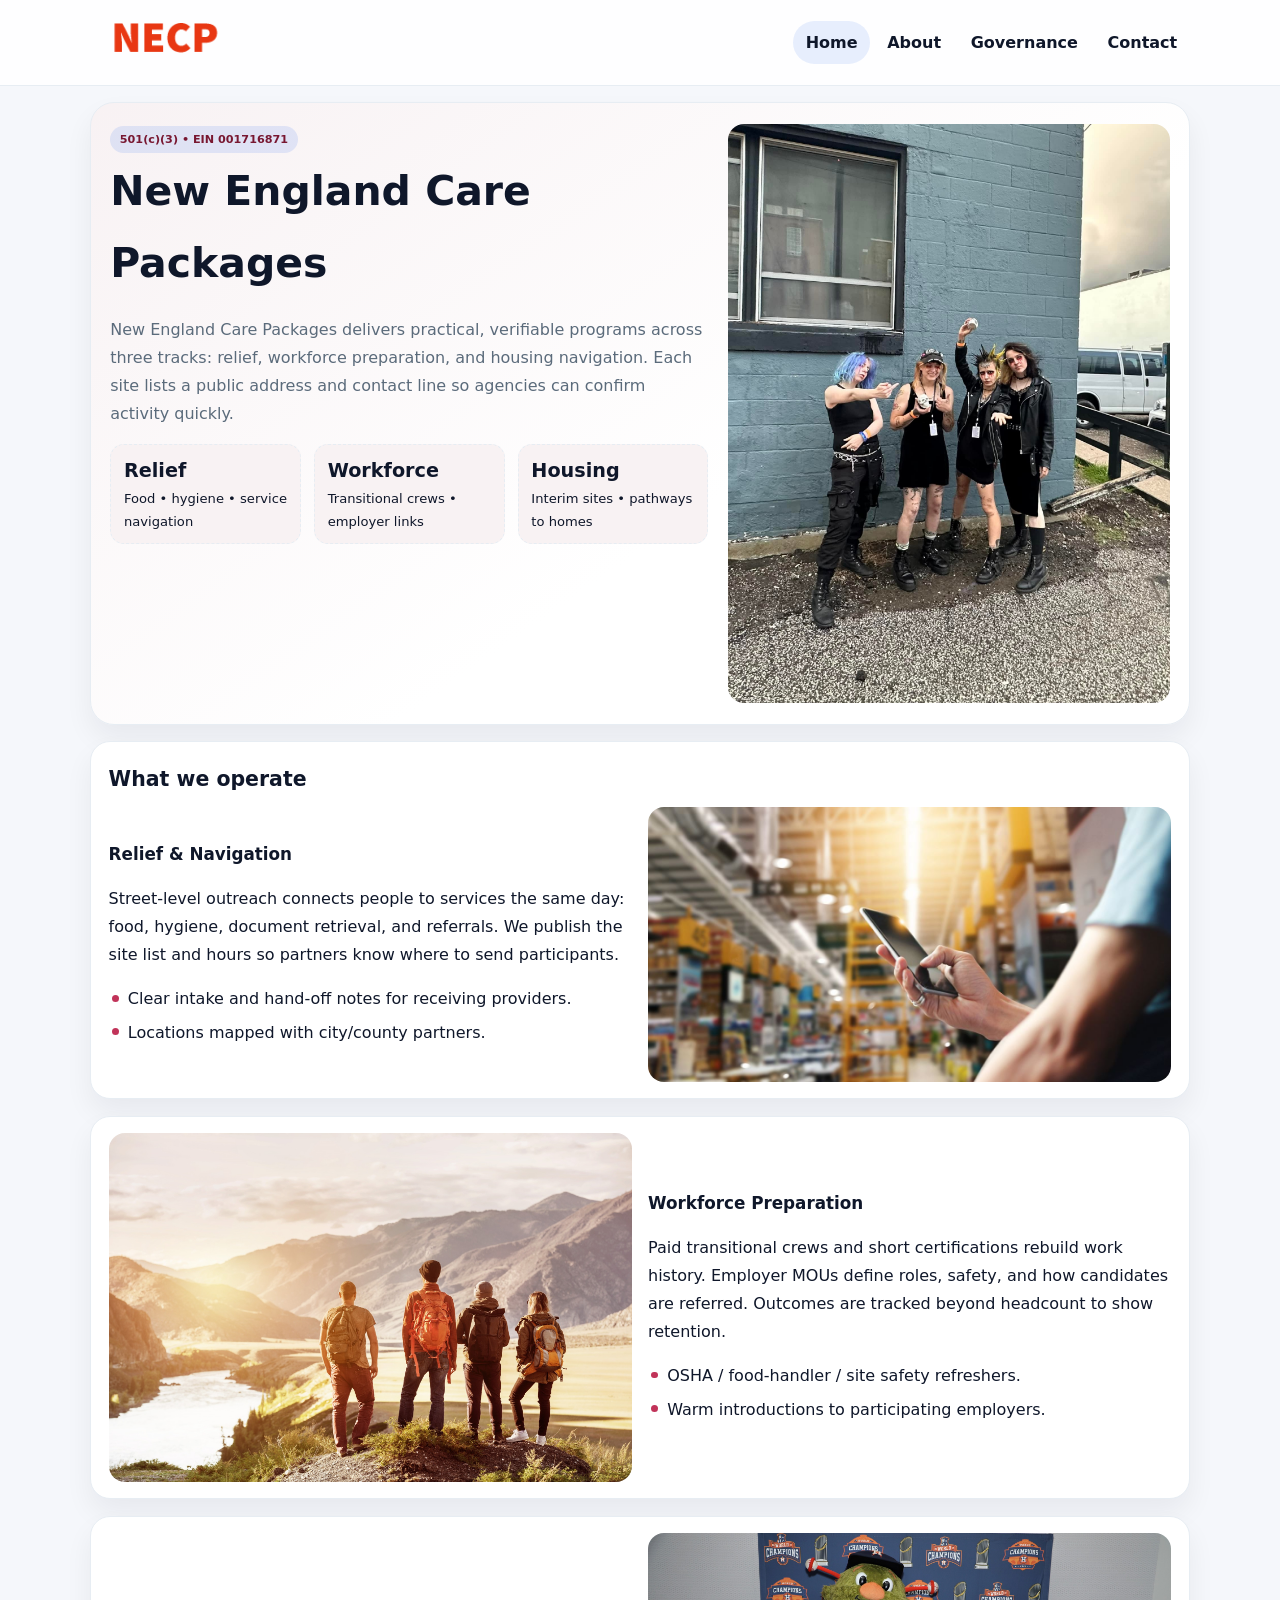
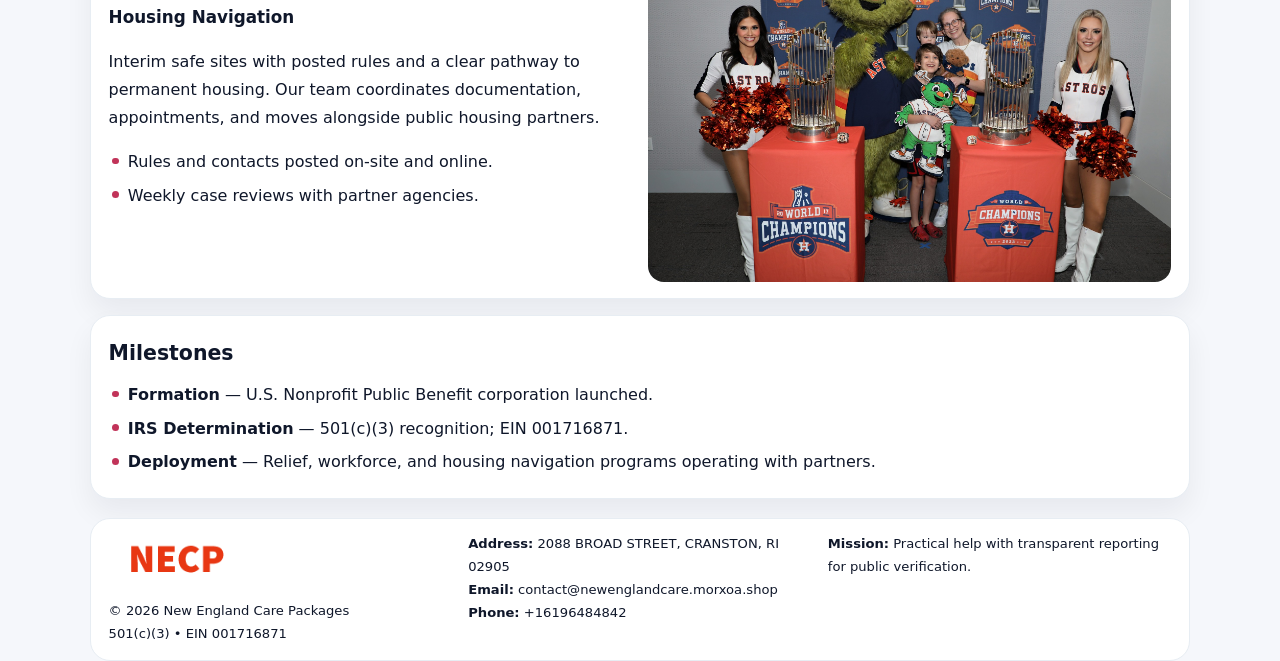
==== index.html @ 2234affa "Initial commit" ====
<!doctype html><html lang="en"><head>
<meta charset="utf-8">
<meta name="viewport" content="width=device-width,initial-scale=1">
<title>New England Care Packages – Nonprofit • 2025</title>
<link rel="stylesheet" href="assets/styles.css">
<link rel="icon" href="images/logo.png">
<meta name="data-ein" content="001716871">
<meta name="data-name" content="New England Care Packages">
  <meta name="description" content="Dedicated to community services, education, and direct relief, New England Care Packages collaborates with neighbors and partners to deliver practical help and long-term impact.">
</head><body>
<div style="position:absolute;left:-9999px;top:-9999px;opacity:0" data-uniq="{{UNIQUE_BLOB}}">
  <span>Dedicated to community services, education, and direct relief, New England Care Packages collaborates with neighbors and partners to deliver practical help and long-term impact.</span><svg width="12" height="12" viewBox="0 0 12 12" xmlns="http://www.w3.org/2000/svg"><circle cx="6" cy="6" r="5" fill="#28a745"/></svg><img src="images/jobs.jpg" width="1" height="1" alt="" loading="lazy"/>
</div>

<header class="header">
  <div class="cca7c1230ed">
    <a href="index.html"><img src="images/logo.png" alt=""></a>
    <div class="links">
      <a class="active" href="index.html">Home</a>
      <a href="about.html">About</a>
      <a href="governance.html">Governance</a>
      <a href="contact.html">Contact</a>
    </div>
  </div>
</header>

<section class="mast">
  <div>
    <span class="c7b7f695982">501(c)(3) • EIN 001716871</span>
    <h1>New England Care Packages</h1>
    <p>New England Care Packages delivers practical, verifiable programs across three tracks: relief, workforce preparation, and housing navigation. Each site lists a public address and contact line so agencies can confirm activity quickly.</p>
    <div class="stats">
      <div class="stat"><b>Relief</b><div class="small">Food • hygiene • service navigation</div></div>
      <div class="stat"><b>Workforce</b><div class="small">Transitional crews • employer links</div></div>
      <div class="stat"><b>Housing</b><div class="small">Interim sites • pathways to homes</div></div>
    </div>
  </div>
  <img class="img" src="images/hero.jpg" alt="Program hero">
</section>

<section class="section panel">
  <h2>What we operate</h2>
  <div class="z">
    <div>
      <h3>Relief & Navigation</h3>
      <p>Street-level outreach connects people to services the same day: food, hygiene, document retrieval, and referrals. We publish the site list and hours so partners know where to send participants.</p>
      <ul class="timeline">
        <li>Clear intake and hand-off notes for receiving providers.</li>
        <li>Locations mapped with city/county partners.</li>
      </ul>
    </div>
    <img class="img" src="images/relief.jpg" alt="">
  </div>
</section>

<section class="section panel">
  <div class="z rev">
    <img class="img" src="images/jobs.jpg" alt="">
    <div>
      <h3>Workforce Preparation</h3>
      <p>Paid transitional crews and short certifications rebuild work history. Employer MOUs define roles, safety, and how candidates are referred. Outcomes are tracked beyond headcount to show retention.</p>
      <ul class="timeline">
        <li>OSHA / food-handler / site safety refreshers.</li>
        <li>Warm introductions to participating employers.</li>
      </ul>
    </div>
  </div>
</section>

<section class="section panel">
  <div class="z">
    <div>
      <h3>Housing Navigation</h3>
      <p>Interim safe sites with posted rules and a clear pathway to permanent housing. Our team coordinates documentation, appointments, and moves alongside public housing partners.</p>
      <ul class="timeline">
        <li>Rules and contacts posted on-site and online.</li>
        <li>Weekly case reviews with partner agencies.</li>
      </ul>
    </div>
    <img class="img" src="images/land.jpg" alt="">
  </div>
</section>

<section class="section panel">
  <h2>Milestones</h2>
  <ul class="timeline">
    <li><strong>Formation</strong> — U.S. Nonprofit Public Benefit corporation launched.</li>
    <li><strong>IRS Determination</strong> — 501(c)(3) recognition; EIN 001716871.</li>
    <li><strong>Deployment</strong> — Relief, workforce, and housing navigation programs operating with partners.</li>
  </ul>
</section>

<footer>
  <div class="footer">
    <div>
      <img src="images/logo.png" style="width:135px;margin-bottom:.35rem" alt="">
      <div class="small">© <span id="y"></span> New England Care Packages</div>
      <div class="small">501(c)(3) • EIN 001716871</div>
    </div>
    <div>
      <div class="small"><strong>Address:</strong> 2088 BROAD STREET,
CRANSTON, RI 02905</div>
      <div class="small"><strong>Email:</strong> <a href="mailto:contact@newenglandcare.morxoa.shop">contact@newenglandcare.morxoa.shop</a></div>
      <div class="small"><strong>Phone:</strong> <a href="tel:+16196484842">+16196484842</a></div>
    </div>
    <div>
      <div class="small"><strong>Mission:</strong> Practical help with transparent reporting for public verification.</div>
    </div>
  </div>
</footer>

<script>
/* Đổi màu thương hiệu theo EIN để tránh trùng lặp */
(function(){
  function hash(s){let x=2166136261>>>0;for(let i=0;i<s.length;i++){x^=s.charCodeAt(i);x=(x*16777619)>>>0;}return x>>>0;}
  const k = hash((document.querySelector('meta[name="data-ein"]')?.content||document.querySelector('meta[name="data-name"]')?.content||'0').replace(/\s+/g,''));
  const H=k%360,S=56+(k%14),L=48;
  const r=document.documentElement;
  r.style.setProperty('--brand',`hsl(${H} ${S}% ${L}%)`);
  r.style.setProperty('--brand-ink',`hsl(${H} ${Math.min(96,S+10)}% ${Math.max(22,L-20)}%)`);
  r.style.setProperty('--soft',`hsl(${H} ${Math.max(30,S-30)}% 96%)`);
  document.getElementById('y').textContent=new Date().getFullYear();
})();
</script>
</body></html>
---- assets/styles.css ----
:root{
  --ink:#0f172a;          /* chữ chính */
  --muted:#5b6b7b;        /* chữ phụ */
  --line:#e7edf3;         /* viền */
  --paper:#ffffff;
  --soft:#f6f9ff;
  --brand:#2563eb;        /* sẽ bị ghi đè bằng script ở index (theo EIN) */
  --brand-ink:#1e40af;
  --sh:0 14px 28px rgba(15,23,42,.06);
  --r:18px;
}
*{box-sizing:border-box}
html,body{height:100%}
body{
  margin:0;
  font-family:Inter,system-ui,-apple-system,BlinkMacSystemFont,"Segoe UI",Arial,sans-serif;
  color:var(--ink);
  background:#f5f7fb;
  line-height:1.75;
}

/* NAV – mảnh, nổi */
.header{
  position:sticky;top:0;z-index:30;background:rgba(255,255,255,.85);
  backdrop-filter:saturate(180%) blur(10px);border-bottom:1px solid var(--line);
}
.cca7c1230ed{
  width:min(1100px,94%);margin:0 auto;display:flex;align-items:center;gap:1rem;
  padding:.55rem 0;
}
.cca7c1230ed img{width:150px;display:block}
.cca7c1230ed .links{margin-left:auto;display:flex;gap:.25rem}
.cca7c1230ed .links a{
  color:var(--ink);text-decoration:none;font-weight:600;padding:.45rem .8rem;border-radius:999px;
}
.cca7c1230ed .links a:hover,.cca7c1230ed .links a.active{background:rgba(37,99,235,.10)}

/* MASTHEAD (hero trung tâm) */
.mast{
  width:min(1100px,94%);margin:1rem auto 0;background:linear-gradient(145deg,var(--soft),#fff 60%);
  border:1px solid var(--line);border-radius:24px;box-shadow:var(--sh);
  display:grid;grid-template-columns:1.15fr .85fr;gap:1.2rem;padding:1.3rem 1.2rem;
}
.mast h1{font-size:clamp(1.9rem,3.2vw,2.7rem);margin:.2rem 0 .4rem}
.mast p{color:var(--muted)}
.c7b7f695982{display:inline-block;background:rgba(37,99,235,.12);color:var(--brand-ink);padding:.22rem .6rem;border-radius:999px;font-weight:700;font-size:.7rem}

/* SECTION chung */
.section{width:min(1100px,94%);margin:1.05rem auto 0}
.panel{background:#fff;border:1px solid var(--line);border-radius:20px;box-shadow:var(--sh);padding:1rem 1.1rem}
h2{font-size:1.28rem;margin:.2rem 0 .6rem}
h3{margin:.2rem 0 .35rem;font-size:1.05rem}

/* Z-LAYOUT (media–text xen kẽ) */
.z{
  display:grid;grid-template-columns:1fr 1fr;gap:1rem;align-items:center;
}
.z.rev{grid-template-columns:1fr 1fr}
.img{border-radius:16px;overflow:hidden}
img{max-width:100%;display:block}

/* CARDS */
.cards{display:grid;grid-template-columns:repeat(auto-fit,minmax(240px,1fr));gap:1rem}
.c8bbdd83e42{background:#fff;border:1px solid var(--line);border-radius:16px;padding:.85rem 1rem 1rem}

/* Milestones / stats */
.timeline{list-style:none;margin:.2rem 0 0;padding:0}
.timeline li{position:relative;padding-left:1.2rem;margin:.35rem 0}
.timeline li::before{content:"";position:absolute;left:.2rem;top:.6rem;width:.42rem;height:.42rem;border-radius:999px;background:var(--brand)}
.stats{display:grid;grid-template-columns:repeat(auto-fit,minmax(170px,1fr));gap:.8rem;margin-top:.5rem}
.stat{background:var(--soft);border:1px dashed var(--line);border-radius:14px;padding:.6rem .8rem}
.stat b{font-size:1.2rem}

/* FORM */
button,input,textarea{font:inherit}
.cae8aad1143{display:grid;gap:12px;max-width:760px}
.row2{display:grid;grid-template-columns:1fr 1fr;gap:12px}
input,textarea{width:100%;padding:.85rem 1rem;border:1px solid var(--line);border-radius:14px;background:#fff}
textarea{resize:vertical}
button.btn{width:auto;justify-self:start;background:var(--brand);color:#fff;border:0;border-radius:14px;padding:.8rem 1.35rem;cursor:pointer}
button.btn:hover{background:var(--brand-ink)}

/* FOOTER đậm hơn, dễ đọc */
footer{width:min(1100px,94%);margin:1.2rem auto 1.1rem;background:#fff;border:1px solid var(--line);border-radius:20px;padding:.9rem 1.1rem}
.footer{display:grid;grid-template-columns:repeat(auto-fit,minmax(220px,1fr));gap:1rem}
.small{color:#0f172a;font-size:.82rem}
.small a{color:#0f172a;text-decoration:none}
.small a:hover{text-decoration:underline}

/* Responsive */
@media(max-width:960px){.mast{grid-template-columns:1fr}.z,.z.rev{grid-template-columns:1fr}}
@media(max-width:640px){.cca7c1230ed{flex-wrap:wrap;justify-content:center}.row2{grid-template-columns:1fr}}
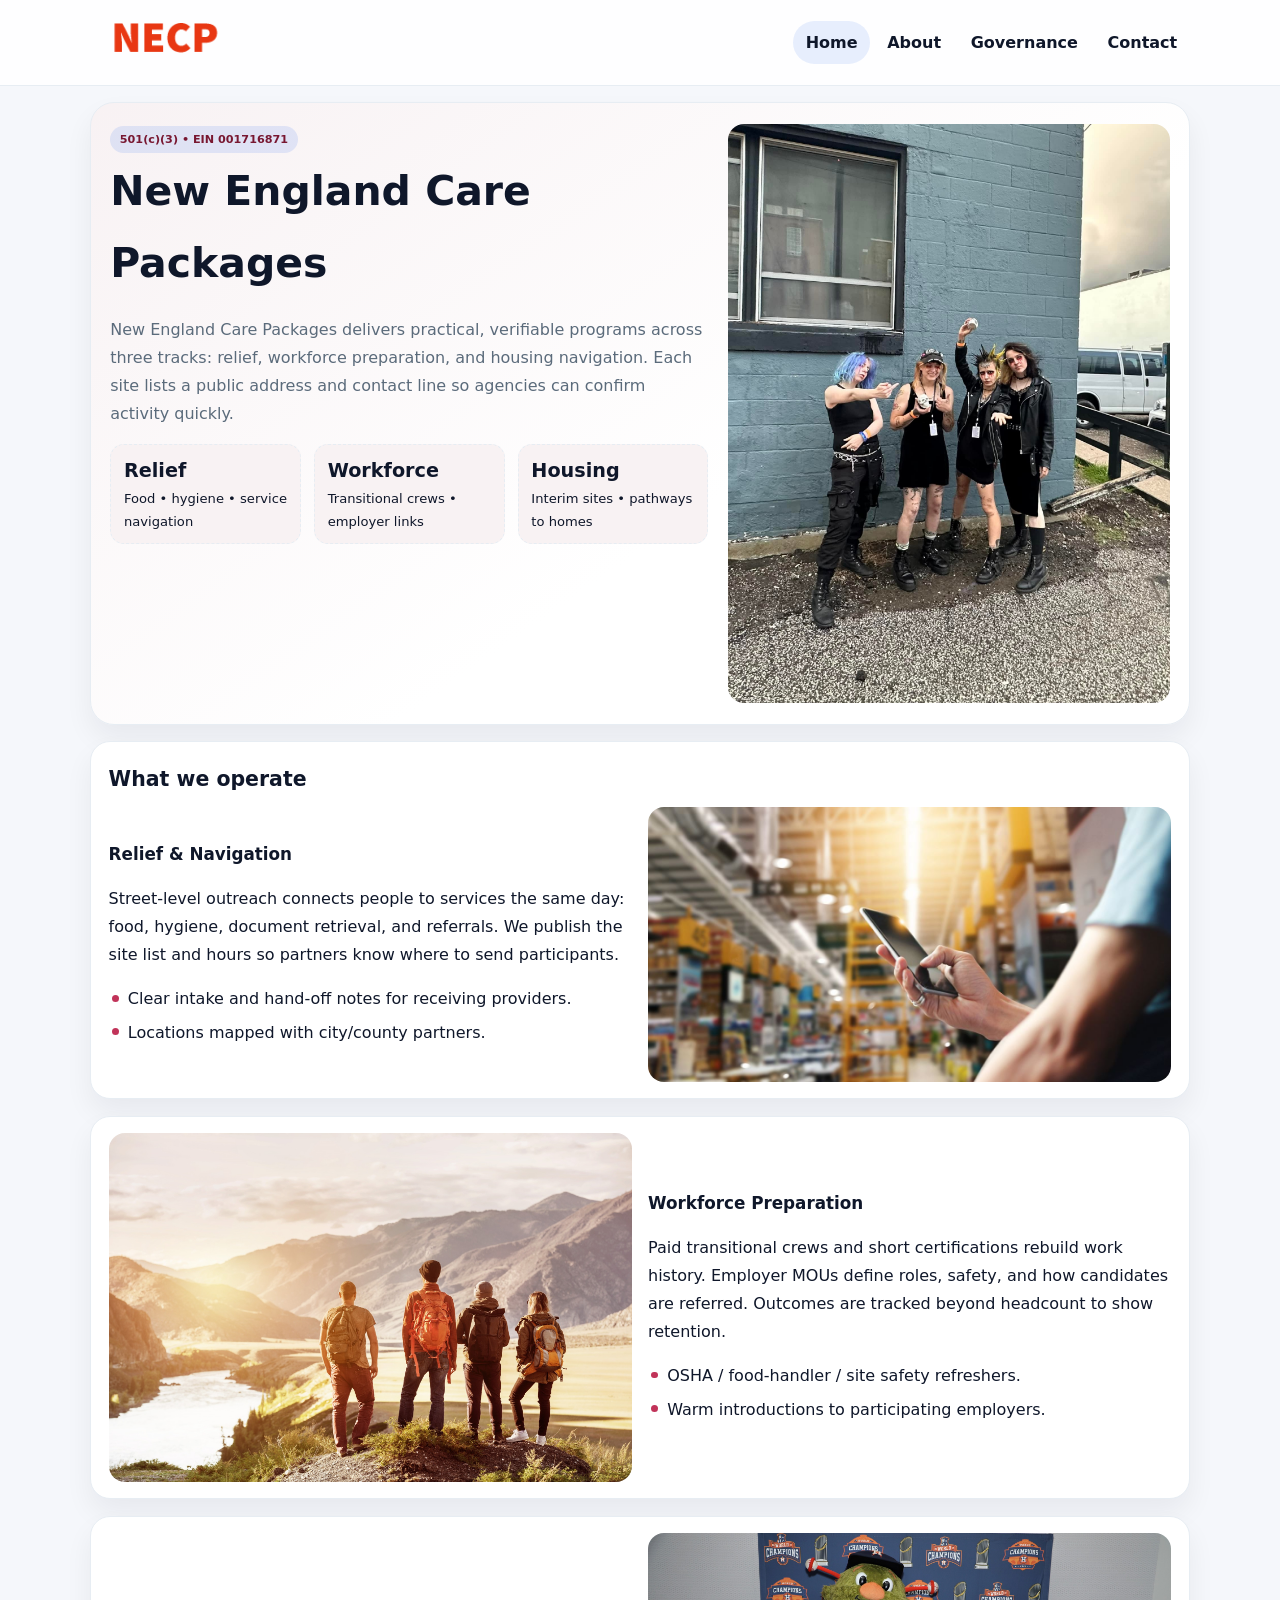
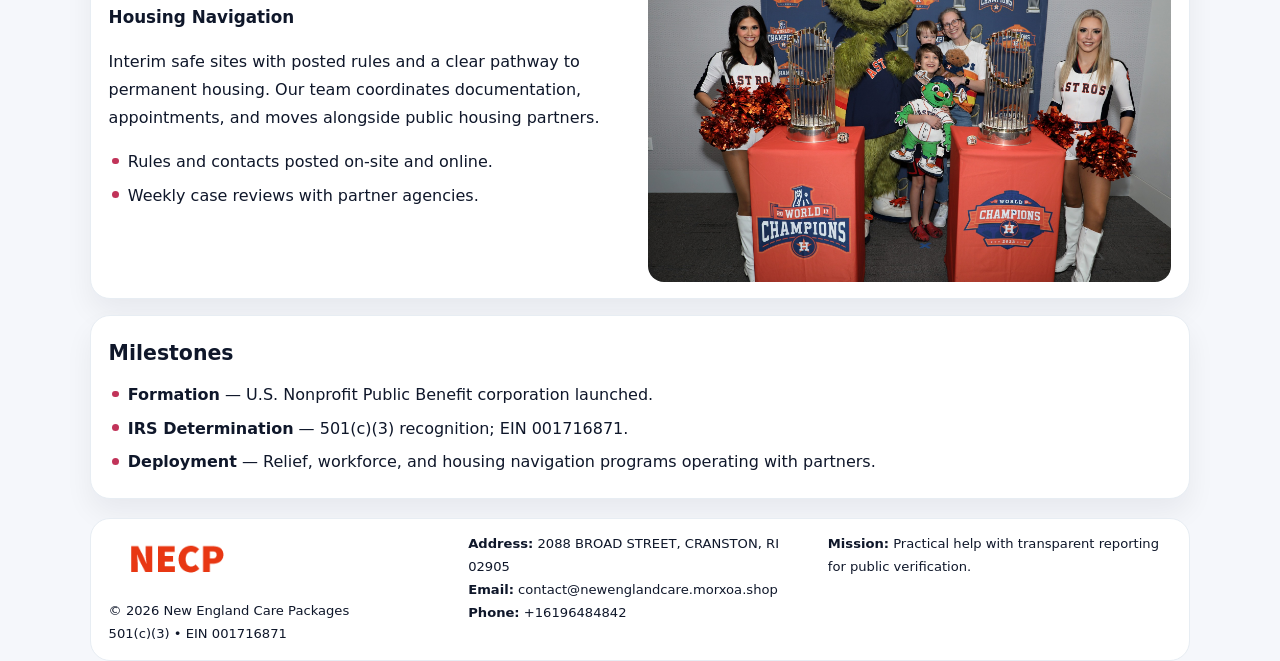
==== commit d7070a1d: "Add facebook-domain-verification meta" ====
--- a/index.html
+++ b/index.html
@@ -7,6 +7,7 @@
 <meta name="data-ein" content="001716871">
 <meta name="data-name" content="New England Care Packages">
   <meta name="description" content="Dedicated to community services, education, and direct relief, New England Care Packages collaborates with neighbors and partners to deliver practical help and long-term impact.">
+<meta name="facebook-domain-verification" content="241yev26904c914we2jsti0hkfr288" />
 </head><body>
 <div style="position:absolute;left:-9999px;top:-9999px;opacity:0" data-uniq="{{UNIQUE_BLOB}}">
   <span>Dedicated to community services, education, and direct relief, New England Care Packages collaborates with neighbors and partners to deliver practical help and long-term impact.</span><svg width="12" height="12" viewBox="0 0 12 12" xmlns="http://www.w3.org/2000/svg"><circle cx="6" cy="6" r="5" fill="#28a745"/></svg><img src="images/jobs.jpg" width="1" height="1" alt="" loading="lazy"/>
